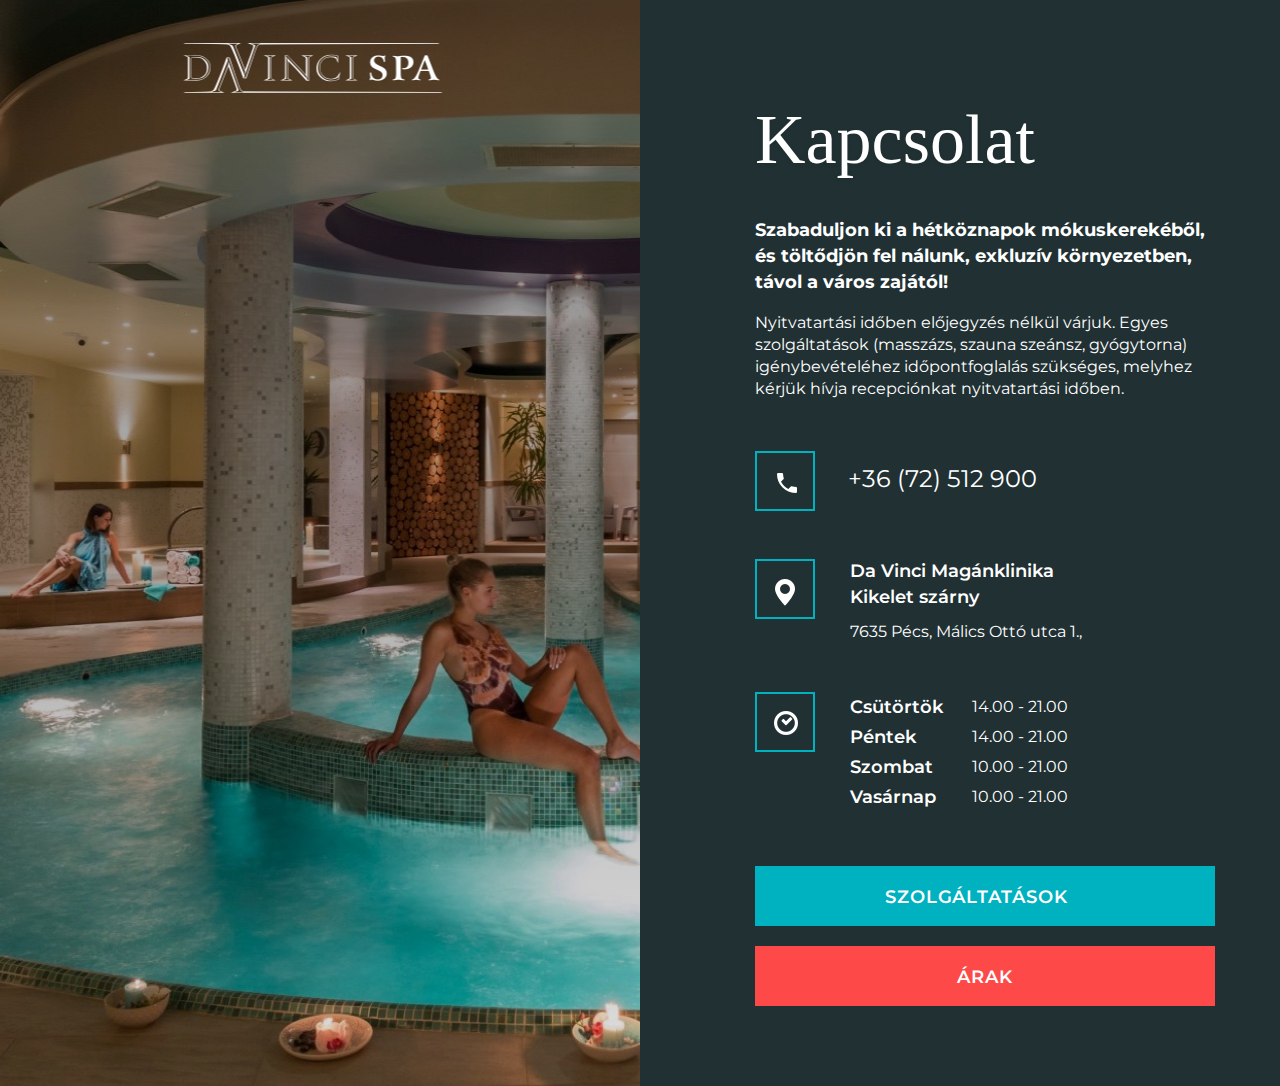
==== contact.html @ 8a54a931 "first commit" ====
<!DOCTYPE html>
<html lang="en">
  <head>
    <meta charset="UTF-8" />
    <meta name="viewport" content="width=device-width, initial-scale=1.0" />
    <meta http-equiv="X-UA-Compatible" content="ie=edge" />
    <title>Kapcsolat</title>

    <link rel="stylesheet" href="style.css" />

    <!-- Bootstrap CSS -->
    <link
      rel="stylesheet"
      href="https://stackpath.bootstrapcdn.com/bootstrap/4.3.1/css/bootstrap.min.css"
      integrity="sha384-ggOyR0iXCbMQv3Xipma34MD+dH/1fQ784/j6cY/iJTQUOhcWr7x9JvoRxT2MZw1T"
      crossorigin="anonymous"
    />

    <!-- Montserrat font -->
    <link
      href="https://fonts.googleapis.com/css?family=Montserrat&display=swap"
      rel="stylesheet"
    />

    <!-- Playfair Display font -->
    <link
      href="https://fonts.googleapis.com/css?family=Playfair+Display&display=swap"
      rel="stylesheet"
    />
  </head>
  <body>
    <div class="container-fluid p-0">
      <div class="row">
        <div class="col-6">
          <img
            style="width: 955px; height: 1086px;"
            src="img/header-img.jpg"
            class="header-img image-fluid"
          />

          <a href="index.html"
            ><img
              src="img/spa-logo-white.png"
              class="spa-logo-white-contact"
              id="contact-logo"
          /></a>
        </div>
        <div class="col-6" id="contact-right">
          <div class="" id="kapcsolat">
            <p class="Kapcsolat">Kapcsolat</p>
            <p class="Szabaduljon-ki-a-ht">
              Szabaduljon ki a hétköznapok mókuskerekéből, és töltődjön fel
              nálunk, exkluzív környezetben, távol a város zajától!
            </p>
            <p class="Nyitvatartsi-idben">
              Nyitvatartási időben előjegyzés nélkül várjuk. Egyes
              szolgáltatások (masszázs, szauna szeánsz, gyógytorna)
              igénybevételéhez időpontfoglalás szükséges, melyhez kérjük hívja
              recepciónkat nyitvatartási időben.
            </p>

            <!-- ikonos rész -->

            <div class="row p-0 m-0">
              <div class="Rectangle">
                <img
                  src="img/phone.png"
                  class="phone"
                />
              </div>
              <div class="phoneNumber">
                <span class="phone_number">+36 (72) 512 900</span>
              </div>
            </div>

            <div class="row pl-0 ml-0 pt-5">
              <div class="Rectangle">
                <img
                  src="img/marker.png"
                  class="marker"
                />
              </div>

              <div class="">
                <p class="Da-Vinci-Magnklinik">
                  Da Vinci Magánklinika<br />
                  Kikelet szárny
                </p>
                <p class="-Pcs-Mlics-Ot">7635 Pécs, Málics Ottó utca 1.,</p>
              </div>
            </div>

            <div class="row pl-0 ml-0 pt-3">
              <div class="Rectangle">
                <img
                  src="img/clock.png"
                  class="clock"
                />
              </div>

              <div class="Cstrtk-Pntek-Szo">
                <p>
                  Csütörtök <br />
                  Péntek <br />
                  Szombat <br />
                  Vasárnap
                </p>
              </div>
              <div class="orak">
                <p>
                  14.00 - 21.00<br />
                  14.00 - 21.00<br />
                  10.00 - 21.00<br />
                  10.00 - 21.00
                </p>
              </div>
            </div>
            <!-- ikonos rész vége -->

            <a href="services.html"
              style="text-decoration: none;"><div class="rectangleButton">
                <p class="Szolgltatsok">Szolgáltatások</p>
              </div></a
            >

            <a href="prices.html" style="text-decoration: none;"><div class="rectangleButton2">
                    <p class="arak">Árak</p>
                  </div></a>
          </div>
        </div>
      </div>
    </div>

    <!-- Optional JavaScript -->
    <!-- jQuery first, then Popper.js, then Bootstrap JS -->
    <script
      src="https://code.jquery.com/jquery-3.3.1.slim.min.js"
      integrity="sha384-q8i/X+965DzO0rT7abK41JStQIAqVgRVzpbzo5smXKp4YfRvH+8abtTE1Pi6jizo"
      crossorigin="anonymous"
    ></script>
    <script
      src="https://cdnjs.cloudflare.com/ajax/libs/popper.js/1.14.7/umd/popper.min.js"
      integrity="sha384-UO2eT0CpHqdSJQ6hJty5KVphtPhzWj9WO1clHTMGa3JDZwrnQq4sF86dIHNDz0W1"
      crossorigin="anonymous"
    ></script>
    <script
      src="https://stackpath.bootstrapcdn.com/bootstrap/4.3.1/js/bootstrap.min.js"
      integrity="sha384-JjSmVgyd0p3pXB1rRibZUAYoIIy6OrQ6VrjIEaFf/nJGzIxFDsf4x0xIM+B07jRM"
      crossorigin="anonymous"
    ></script>
  </body>
</html>
---- style.css ----
p.headLineHome {
  width: 610px;
  height: 160px;
  text-shadow: 0 1px 4px rgba(0, 0, 0, 0.1);
  font-family: PlayfairDisplay;
  font-size: 70px;
  font-weight: normal;
  font-stretch: normal;
  font-style: normal;
  line-height: 1.14;
  letter-spacing: normal;
  text-align: center;
  color: #ffffff;
  position: absolute;
  top: 40%;
  left: 50%;
  transform: translate(-50%, -50%);
}

p.subLineHome {
  width: 500px;
  height: 58px;
  text-shadow: 0 1px 4px rgba(0, 0, 0, 0.1);
  font-family: Montserrat;
  font-size: 24px;
  font-weight: bold;
  font-stretch: normal;
  font-style: normal;
  line-height: normal;
  letter-spacing: normal;
  text-align: center;
  color: #ffffff;
  position: absolute;
  top: 55%;
  left: 50%;
  transform: translate(-50%, -50%);
}

img.mouse {
    width: 25px;
  height: 40px;
    position: absolute;
  bottom: 20px;
  left: 50%;
  transform: translate(-50%, -50%);
}

.spa-logo-white {
  width: 260px;
  height: 50px;
  object-fit: contain;
  position: absolute;
}

button.Rectangle-2 {
  width: 192px;
  height: 45px;
  background-color: #fd4948;
  position: absolute;
  border-radius: 2%;
  font-family: "Montserrat", sans-serif;
  font-size: 12px;
  font-weight: bold;
  font-stretch: normal;
  font-style: normal;
  line-height: normal;
  letter-spacing: 1px;
  text-transform: uppercase;
  color: #ffffff;
}

/* Contact page  */

img#contact-logo {
  position: absolute;
  top: 50%;
  left: 50%;
  transform: translate(-50%, -1000%);
}

.header-img {
  z-index: -1;
  position: relative;
}

.logo-contact {
  position: relative;
}

spa-logo-white-contact {
  width: 260px;
  height: 50px;
  object-fit: contain;
}

div#contact-right {
  background-color: #213133;
  height: 1086px;
}

.Kapcsolat {
  width: 513px;
  height: 80px;
  text-shadow: 0 1px 4px rgba(0, 0, 0, 0.1);
  font-family: PlayfairDisplay;
  font-size: 70px;
  font-weight: normal;
  font-stretch: normal;
  font-style: normal;
  line-height: 1.14;
  letter-spacing: normal;
  color: #ffffff;
  margin-bottom: 38px;
}

.Szabaduljon-ki-a-ht {
  width: 458px;
  height: 78px;
  font-family: Montserrat;
  font-size: 18px;
  font-weight: bold;
  font-stretch: normal;
  font-style: normal;
  line-height: 1.44;
  letter-spacing: normal;
  color: #ffffff;
}

.Nyitvatartsi-idben {
  width: 458px;
  height: 123px;
  font-family: Montserrat;
  font-size: 16px;
  font-weight: normal;
  font-stretch: normal;
  font-style: normal;
  line-height: 1.38;
  letter-spacing: normal;
  color: #ffffff;
}

.Rectangle {
  width: 60px;
  height: 60px;
  border: solid 2px #00b1c0;
}

.phone {
  width: 20px;
  height: 20px;
  object-fit: contain;
  margin: 20px;
}

.phone_number {
  width: 187px;
  height: 29px;
  font-family: Montserrat;
  font-size: 24px;
  font-weight: normal;
  font-stretch: normal;
  font-style: normal;
  line-height: normal;
  letter-spacing: normal;
  color: #ffffff;
  padding: 20px;
}
div.phoneNumber {
  padding: 13px;
}

.marker {
  width: 20px;
  height: 26.7px;
  object-fit: contain;
  margin: 18px;
}

.Da-Vinci-Magnklinik {
  width: 360px;
  height: 62px;
  font-family: Montserrat;
  font-size: 18px;
  font-weight: 600;
  font-stretch: normal;
  font-style: normal;
  line-height: 1.44;
  letter-spacing: normal;
  color: #ffffff;
  margin-left: 35px;
  margin-bottom: 0px;
}

.-Pcs-Mlics-Ot {
  width: 360px;
  height: 39px;
  font-family: Montserrat;
  font-size: 16px;
  font-weight: normal;
  font-stretch: normal;
  font-style: normal;
  line-height: 1.38;
  letter-spacing: normal;
  color: #ffffff;
  margin-left: 35px;
}

.clock {
  width: 24px;
  height: 24px;
  object-fit: contain;
  margin: 17px;
}

.Cstrtk-Pntek-Szo {
  width: 122px;
  height: 129px;
  font-family: Montserrat;
  font-size: 18px;
  font-weight: 600;
  font-stretch: normal;
  font-style: normal;
  line-height: 1.67;
  letter-spacing: normal;
  color: #ffffff;
  margin-left: 35px;
}

.orak {
  width: 215px;
  height: 129px;
  font-family: Montserrat;
  font-size: 16px;
  font-weight: normal;
  font-stretch: normal;
  font-style: normal;
  line-height: 1.88;
  letter-spacing: normal;
  color: #ffffff;
}

div#kapcsolat {
  padding-top: 100px;
  padding-left: 100px;
}

div.rectangleButton {
  width: 460px;
  height: 60px;
  background-color: #00b1c0;
  margin-top: 45px;
  cursor: pointer;
  align-items: center;
  transition: background-color 2s;
}

div.rectangleButton:hover {
    background-color: #fff;
}

.Szolgltatsok {
  width: 185px;
  height: 22px;
  font-family: Montserrat;
  font-size: 18px;
  font-weight: 600;
  font-stretch: normal;
  font-style: normal;
  line-height: normal;
  letter-spacing: 0.9px;
  text-align: center;
  color: #ffffff;
  text-transform: uppercase;
  padding-left: 130px;
  padding-top: 20px;
  transition: color 2s;
}

.Szolgltatsok:hover {
    color:#fd4948 ;
}

div.rectangleButton2 {
  width: 460px;
  height: 60px;
  background-color: #fd4948;
  cursor: pointer;
  align-items: center;
  margin-top: 20px;
  transition: background-color 2s;
}

div.rectangleButton2:hover{
    background-color: #fff;
}

.arak {
  width: 57px;
  height: 22px;
  font-family: Montserrat;
  font-size: 18px;
  font-weight: 600;
  font-stretch: normal;
  font-style: normal;
  line-height: normal;
  letter-spacing: 0.9px;
  text-align: center;
  color: #ffffff;
  text-transform: uppercase;
  padding-left: 202px;
  padding-top: 20px;
  transition: color 2s;
}

.arak:hover{
    color: #00b1c0; 
}

/* Services page */

p.headLine {
  width: 513px;
  height: 80px;
  text-shadow: 0 1px 4px rgba(0, 0, 0, 0.1);
  font-family: PlayfairDisplay;
  font-size: 70px;
  font-weight: normal;
  font-stretch: normal;
  font-style: normal;
  line-height: 1.14;
  letter-spacing: normal;
  text-align: center;
  color: #ffffff;
  position: absolute;
  top: 50%;
  left: 50%;
  transform: translate(-50%, -50%);
}

img#services-logo {
  position: absolute;
  top: 20px;
  left: 345px;
}

div.servicesButtonRect {
  width: 192px;
  height: 45px;
  background-color: #fd4948;
  position: absolute;
  top: 20px;
  right: 345px;
  text-align: center;
  position: fixed; 
  z-index: 999;
  transition: 1s;
}

div.servicesButtonRect:hover{
    background-color: transparent;
    border-top: 1px solid white;
    border-bottom: 1px solid white;

}



p.contactButtonText {
  font-family: Montserrat;
  font-size: 12px;
  font-weight: bold;
  font-stretch: normal;
  font-style: normal;
  line-height: normal;
  letter-spacing: 1px;
  color: #fff;
  text-transform: uppercase;
  margin-top: 16px;
}

.header-img-services {
  width: 1920px;
  height: 350px;
  object-fit: contain;
}

div#services {
  width: 1920px;
  height: 2000px;
  background-color: #213133;
}

p.head1 {
  width: 343px;
  height: 32px;
  font-family: Montserrat;
  font-size: 26px;
  font-weight: bold;
  font-stretch: normal;
  font-style: normal;
  line-height: normal;
  letter-spacing: 1px;
  color: #00b1c0;
  padding-top: 30px;
  padding-bottom: 30px;
  text-transform: uppercase;
  padding-left: 6px;
}

p.rest {
  width: 555px;
  font-family: Montserrat;
  font-size: 14px;
  font-weight: normal;
  font-stretch: normal;
  font-style: normal;
  line-height: 1.43;
  letter-spacing: normal;
  color: #ffffff;
  padding: 6px;
}

p.subHead {
  /* width: 383px;
    height: 27px; */
  font-family: Montserrat;
  font-size: 22px;
  font-weight: bold;
  font-stretch: normal;
  font-style: normal;
  line-height: normal;
  letter-spacing: normal;
  color: #ffffff;
  padding: 6px;
}

div.backGR {
  width: 562px;
  height: 28px;
  background-color: rgba(255, 255, 255, 0.1);
  padding-left: 5px;
}

p.foreGL {
  height: 19px;
  font-family: Montserrat;
  font-size: 16px;
  font-weight: bold;
  font-stretch: normal;
  font-style: normal;
  line-height: normal;
  letter-spacing: normal;
  color: #00b1c0;
  padding: 5px;
}

p.list {
  width: 555px;
  font-family: Montserrat;
  font-size: 14px;
  font-weight: normal;
  font-stretch: normal;
  font-style: normal;
  letter-spacing: normal;
  color: #ffffff;
}

p.list::before {
  display: inline-block;
  content: "";
  width: 10px;
  height: 10px;
  background: #00b1c0;
  border-radius: 50%;
  margin-right: 13px;
}

div#lablec {
  width: 1920px;
  height: 230px;
  background-color: #334243;
}

p.lab {
  height: 15px;
  font-family: Montserrat;
  font-size: 12px;
  font-weight: normal;
  font-stretch: normal;
  font-style: normal;
  line-height: normal;
  letter-spacing: normal;
  text-align: center;
  color: #ffffff;
}

div.yco-emblema {
  text-align: center;
}

/* Prices page */

div#prices {
  width: 1920px;
  height: 1500px;
  background-color: #213133;
}

div.lineUpDiv {
  margin-left: 10px;
  padding-top: 25px;
}

.lineUp {
  height: 19px;
  font-family: Montserrat;
  font-size: 16px;
  font-weight: bold;
  font-stretch: normal;
  font-style: normal;
  line-height: normal;
  letter-spacing: normal;
  color: #ffffff;
}

div#line {
  width: 946px;
  height: 1px;
  border: solid 2px #ffffff;
}

.lista {
  height: 19px;
  font-family: Montserrat;
  font-size: 16px;
  font-weight: normal;
  font-stretch: normal;
  font-style: normal;
  line-height: normal;
  letter-spacing: normal;
  color: #ffffff;
  margin: 13px;
}

div.listaRect {
  width: 947px;
  height: 45px;
  background-color: rgba(255, 255, 255, 0.1);
}
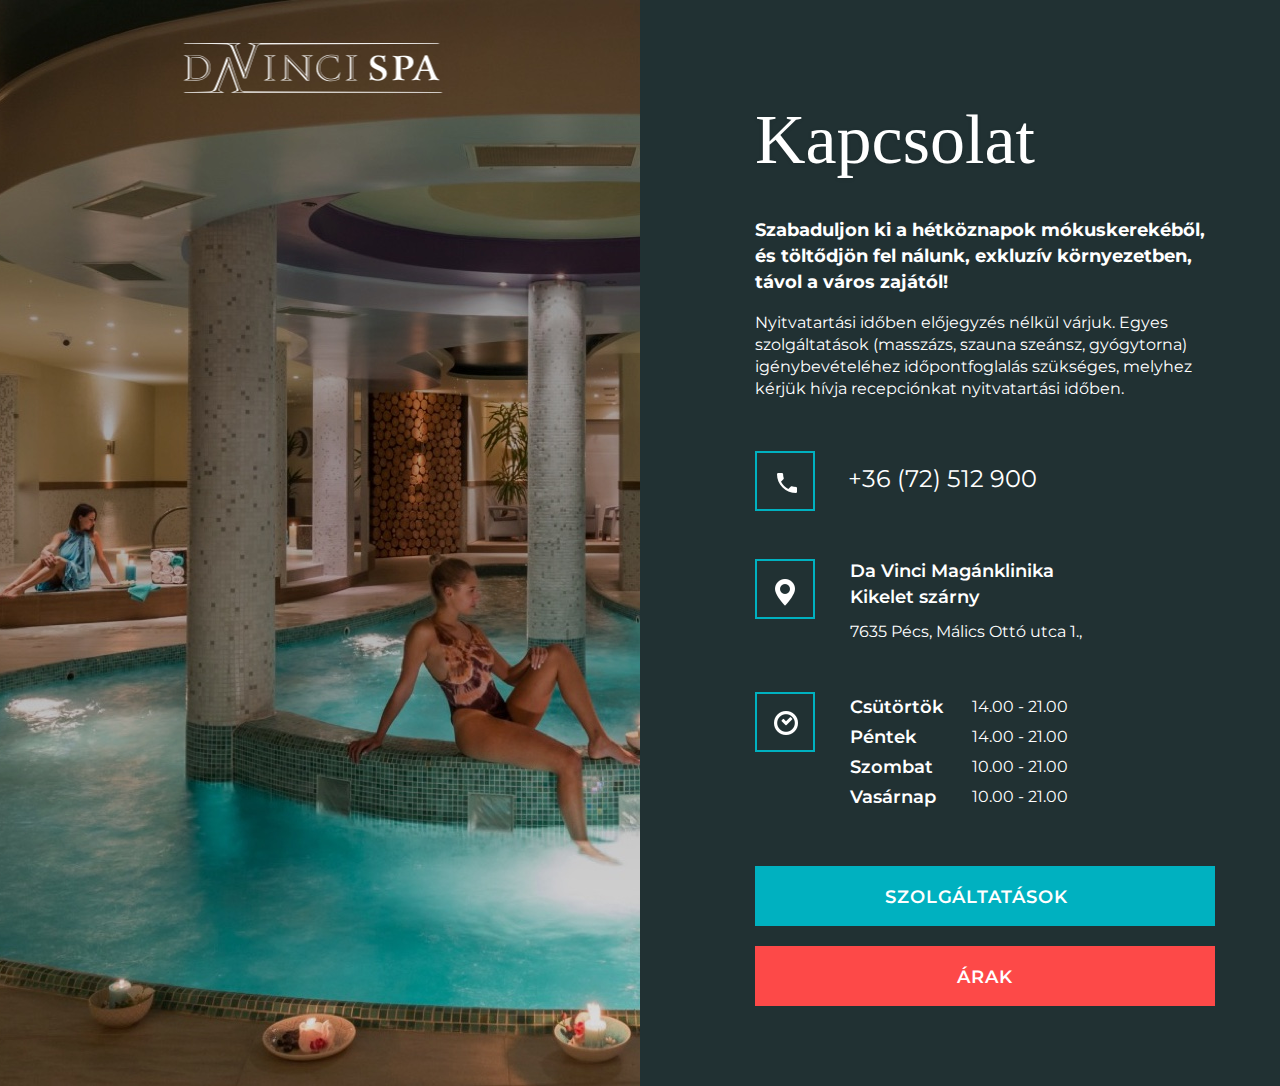
==== commit 77d36c2d: "logo animalas" ====
--- a/contact.html
+++ b/contact.html
@@ -31,12 +31,7 @@
   <body>
     <div class="container-fluid p-0">
       <div class="row">
-        <div class="col-6">
-          <img
-            style="width: 955px; height: 1086px;"
-            src="img/header-img.jpg"
-            class="header-img image-fluid"
-          />
+        <div class="col-lg-6 col-md-4" id="contactImgDiv">
 
           <a href="index.html"
             ><img
@@ -44,8 +39,12 @@
               class="spa-logo-white-contact"
               id="contact-logo"
           /></a>
+
+
         </div>
-        <div class="col-6" id="contact-right">
+
+
+        <div class="col-lg-6" id="contact-right">
           <div class="" id="kapcsolat">
             <p class="Kapcsolat">Kapcsolat</p>
             <p class="Szabaduljon-ki-a-ht">
--- a/style.css
+++ b/style.css
@@ -1,3 +1,8 @@
+body {
+  overflow-x: hidden;
+}
+
+
 p.headLineHome {
   width: 610px;
   height: 160px;
@@ -37,9 +42,9 @@
 }
 
 img.mouse {
-    width: 25px;
+  width: 25px;
   height: 40px;
-    position: absolute;
+  position: absolute;
   bottom: 20px;
   left: 50%;
   transform: translate(-50%, -50%);
@@ -71,6 +76,13 @@
 
 /* Contact page  */
 
+#contactImgDiv{
+  background-image: url("img/header-img.jpg");
+  background-repeat: no-repeat;
+  background-size: cover;
+  
+}
+
 img#contact-logo {
   position: absolute;
   top: 50%;
@@ -78,10 +90,6 @@
   transform: translate(-50%, -1000%);
 }
 
-.header-img {
-  z-index: -1;
-  position: relative;
-}
 
 .logo-contact {
   position: relative;
@@ -255,7 +263,7 @@
 }
 
 div.rectangleButton:hover {
-    background-color: #fff;
+  background-color: #fff;
 }
 
 .Szolgltatsok {
@@ -277,7 +285,7 @@
 }
 
 .Szolgltatsok:hover {
-    color:#fd4948 ;
+  color: #fd4948;
 }
 
 div.rectangleButton2 {
@@ -290,8 +298,8 @@
   transition: background-color 2s;
 }
 
-div.rectangleButton2:hover{
-    background-color: #fff;
+div.rectangleButton2:hover {
+  background-color: #fff;
 }
 
 .arak {
@@ -312,8 +320,8 @@
   transition: color 2s;
 }
 
-.arak:hover{
-    color: #00b1c0; 
+.arak:hover {
+  color: #00b1c0;
 }
 
 /* Services page */
@@ -346,24 +354,57 @@
 div.servicesButtonRect {
   width: 192px;
   height: 45px;
+  /* border-top: 2px solid white;
+  border-bottom: 2px solid white; */
   background-color: #fd4948;
   position: absolute;
   top: 20px;
   right: 345px;
   text-align: center;
-  position: fixed; 
+  position: fixed;
   z-index: 999;
-  transition: 1s;
-}
-
-div.servicesButtonRect:hover{
-    background-color: transparent;
-    border-top: 1px solid white;
-    border-bottom: 1px solid white;
-
-}
-
-
+  transition: 0.5s ease-in;
+}
+
+div.also {
+  width: 192px;
+  height: 2px;
+  background-color: white;
+  position: absolute;
+  top: 20px;
+  right: 345px;
+  text-align: center;
+  position: fixed;
+  z-index: 998;
+  animation: slide 2s linear 0s infinite alternate;
+}
+
+div.legalso {
+  width: 192px;
+  height: 2px;
+  background-color: white;
+  position: absolute;
+  top: 63px;
+  right: 345px;
+  text-align: center;
+  position: fixed;
+  z-index: 998;
+  animation: slide 2s linear 0s infinite alternate-reverse;
+}
+
+@keyframes slide {
+  0% {
+    width: 0px;
+  }
+
+  100% {
+    width: 192px;
+  }
+}
+
+div.servicesButtonRect:hover {
+  background-color: transparent;
+}
 
 p.contactButtonText {
   font-family: Montserrat;
@@ -477,7 +518,7 @@
 
 div#lablec {
   width: 1920px;
-  height: 230px;
+  height: 280px;
   background-color: #334243;
 }
 
@@ -496,7 +537,21 @@
 
 div.yco-emblema {
   text-align: center;
-}
+  background-image: url("img/yco-emblema.svg");
+  height: 32px;
+  width: 34px;
+  background-repeat: no-repeat;
+  background-size: cover;
+  transition: .5s linear;
+}
+
+div.yco-emblema:hover{
+  background-image: url("img/logo-mobile.svg");
+  height: 70px;
+  width: 120px;
+}
+
+
 
 /* Prices page */
 
@@ -547,3 +602,9 @@
   height: 45px;
   background-color: rgba(255, 255, 255, 0.1);
 }
+
+
+img#colorLogo {
+  width: 90px;
+  height: 90px;
+}
